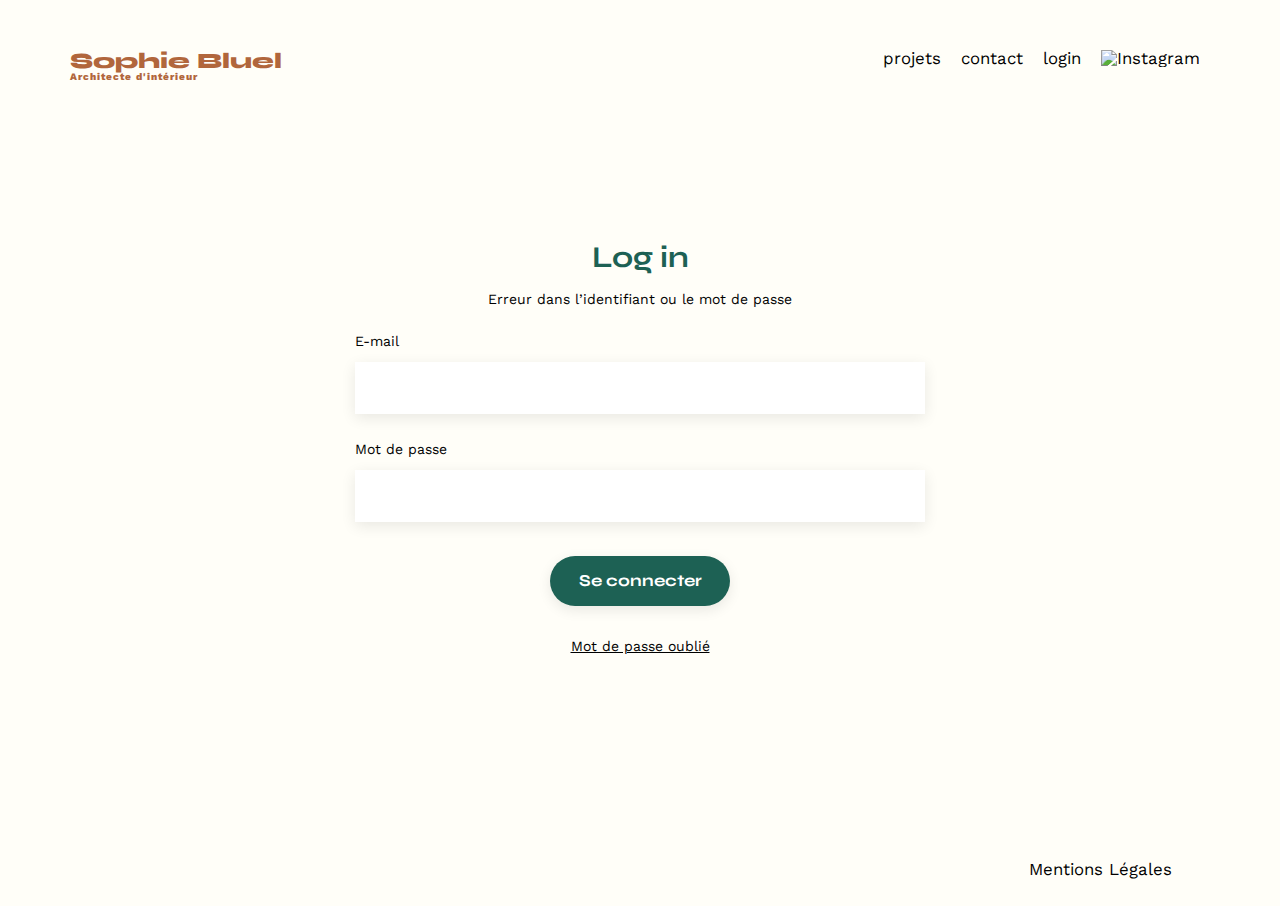
==== FrontEnd/Pages/login.html @ edc81477 "Ajout de la page connexion" ====
<!DOCTYPE html>
<html lang="fr">
<head>
	<meta charset="UTF-8">
	<title>Sophie Bluel - Architecte d'intérieur</title>
	<meta name="viewport" content="width=device-width, initial-scale=1.0">
	<link rel="preconnect" href="https://fonts.googleapis.com">
	<link rel="preconnect" href="https://fonts.gstatic.com" crossorigin>
	<link href="https://fonts.googleapis.com/css2?family=Syne:wght@700;800&family=Work+Sans&display=swap" rel="stylesheet">
	<meta name="description" content="">
	<link rel="stylesheet" href="../assets/style.css">
	<script src="../assets/js/login.js" defer></script>
</head>
<header>
	<h1>Sophie Bluel<span>Architecte d'intérieur</span></h1>
	<nav>
		<ul>
			<li>projets</li>
			<li>contact</li>
			<li>login</li>
			<li><img src="./assets/icons/instagram.png" alt="Instagram"></li>
		</ul>
	</nav>
</header>

<main>
    <section id="login">
        <h2>Log in</h2>
		<p>Erreur dans l’identifiant ou le mot de passe</p>
            <form action="#" method="post">
                <label for="email">E-mail</label>
                <input type="email" name="email" id="email" required>
                <label for="password">Mot de passe</label>
                <input type="password" name="password" id="password" required>
                <input type="submit" value="Se connecter">
                <a href="#">Mot de passe oublié</a>
            </form>
    </section>

</main>


<footer>
	<nav>
		<ul>
			<li>Mentions Légales</li>
		</ul>
	</nav>
</footer>
</body>
</html>
---- FrontEnd/assets/style.css ----
/* http://meyerweb.com/eric/tools/css/reset/
   v2.0 | 20110126
   License: none (public domain)
*/

html, body, div, span, applet, object, iframe,
h1, h2, h3, h4, h5, h6, p, blockquote, pre,
a, abbr, acronym, address, big, cite, code,
del, dfn, em, img, ins, kbd, q, s, samp,
small, strike, strong, sub, sup, tt, var,
b, u, i, center,
dl, dt, dd, ol, ul, li,
fieldset, form, label, legend,
table, caption, tbody, tfoot, thead, tr, th, td,
article, aside, canvas, details, embed,
figure, figcaption, footer, header, hgroup,
menu, nav, output, ruby, section, summary,
time, mark, audio, video {
	margin: 0;
	padding: 0;
	border: 0;
	font-size: 100%;
	font: inherit;
	vertical-align: baseline;
}
/* HTML5 display-role reset for older browsers */
article, aside, details, figcaption, figure,
footer, header, hgroup, menu, nav, section {
	display: block;
}
body {
	line-height: 1;
}
ol, ul {
	list-style: none;
}
blockquote, q {
	quotes: none;
}
blockquote:before, blockquote:after,
q:before, q:after {
	content: '';
	content: none;
}
table {
	border-collapse: collapse;
	border-spacing: 0;
}
/** end reset css**/
body {
	max-width: 1140px;
	margin:auto;
	font-family: 'Work Sans' ;
	font-size: 14px;
	background-color: #fffef8;
}
header {
	display: flex;
	justify-content: space-between;
	margin: 50px 0
}
section {
	margin: 50px 0
}

h1{
	display: flex;
	flex-direction: column;
	font-family: 'Syne';
	font-size: 22px;
	font-weight: 800;
	color: #B1663C
}

h1 > span {
	font-family: 'Work Sans';
	font-size:10px;
	letter-spacing: 0.1em;
}

h2{
	font-family: 'Syne';
	font-weight: 700;
	font-size: 30px;
	color: #1D6154
}
nav ul {
	display: flex;
	align-items: center;
	list-style-type: none;
}
nav li {
	padding: 0 10px;
	font-size: 1.2em;
}

li:hover {
	color: #B1663C;
}
#introduction {
	display: flex;
	align-items: center;
}
#introduction figure {
	flex: 1
}
#introduction img {
	display: block;
	margin: auto;
	width: 80%;
}

#introduction article {
	flex: 1
}
#introduction h2 {
	margin-bottom: 1em;
}

#introduction p {
	margin-bottom: 0.5em;
}
#portfolio h2 {
	text-align: center;
	margin-bottom: 1em;
}

/**Barre de filtres**/
.filters {
	text-align: center;
	margin-bottom: 50px;
	
}
.filterbtn {
	font-family: 'Syne';
	font-size: 16px;
	font-weight: 700;
	color:#1D6154; 
	background-color: #fffef8;
	border: 1px solid #1D6154;
	border-radius: 50px;
	padding: 8px 20px 8px 20px;
	margin-left: 10px;
}


.gallery {
	width: 100%;
	display: grid;
	grid-template-columns: 1fr 1fr 1fr;
	grid-column-gap: 20px;
	grid-row-gap: 20px;
}

.gallery img {
	width: 100%;

}
#contact {
	width: 50%;
margin: auto;
}
#contact > * {
	text-align: center;

}
#contact h2{
	margin-bottom: 20px;
}
#contact form {
	text-align: left;
	margin-top:30px;
	display: flex;
	flex-direction: column;
}

#contact input {
	height: 50px;
	font-size: 1.2em;
	border: none;
	box-shadow: 0px 4px 14px rgba(0, 0, 0, 0.09);
}
#contact label {
	margin: 2em 0 1em 0;
}
#contact textarea {
	border: none;
	box-shadow: 0px 4px 14px rgba(0, 0, 0, 0.09);
}

input[type="submit"]{
	font-family: 'Syne';
	font-weight: 700;
	color: white;
	background-color: #1D6154;
	margin : 2em auto ;
	width: 180px;
	text-align: center;
	border-radius: 60px ;
}

/**Login Form**/
#login {
	width: 50%;
	margin: auto;
	padding-top: 110px;
	padding-bottom: 180px;
}
#login > * {
	text-align: center;
}
#login h2 {
	margin-bottom: 20px;
}
#login form {
	display: flex;
	flex-direction: column;
	text-align: left;
}
#login input {
	height: 50px;
	font-size: 1.2em;
	border: none;
	box-shadow: 0px 4px 14px rgba(0, 0, 0, 0.09);
}
#login label {
	margin: 2em 0 1em 0;
}
#login a {
	margin: auto;
	color: black;
}



footer nav ul {
	display: flex;
	justify-content: flex-end;
	margin: 2em
}
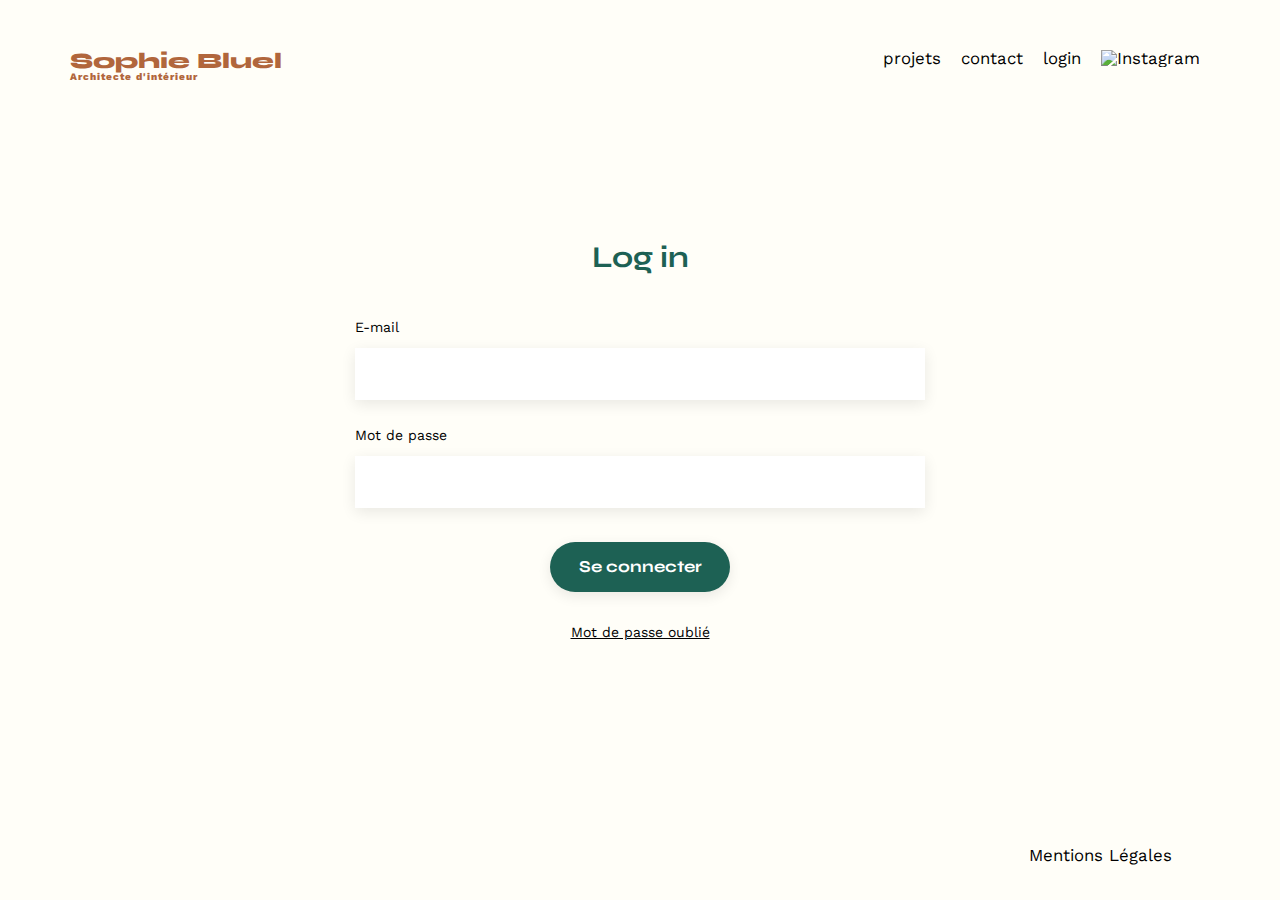
==== commit 556c3e66: "modifications du formulaire de connexion" ====
--- a/FrontEnd/Pages/login.html
+++ b/FrontEnd/Pages/login.html
@@ -18,7 +18,7 @@
 			<li>projets</li>
 			<li>contact</li>
 			<li>login</li>
-			<li><img src="./assets/icons/instagram.png" alt="Instagram"></li>
+			<li><img src="../assets/icons/instagram.png" alt="Instagram"></li>
 		</ul>
 	</nav>
 </header>
@@ -26,13 +26,13 @@
 <main>
     <section id="login">
         <h2>Log in</h2>
-		<p>Erreur dans l’identifiant ou le mot de passe</p>
-            <form action="#" method="post">
+		<!--<p class="error-message">Erreur dans l'identifiant ou le mot de passe</p>-->
+            <form action="#" method="post" id="login-form">
                 <label for="email">E-mail</label>
                 <input type="email" name="email" id="email" required>
                 <label for="password">Mot de passe</label>
                 <input type="password" name="password" id="password" required>
-                <input type="submit" value="Se connecter">
+                <input type="submit" value="Se connecter" id="submit-button">
                 <a href="#">Mot de passe oublié</a>
             </form>
     </section>
